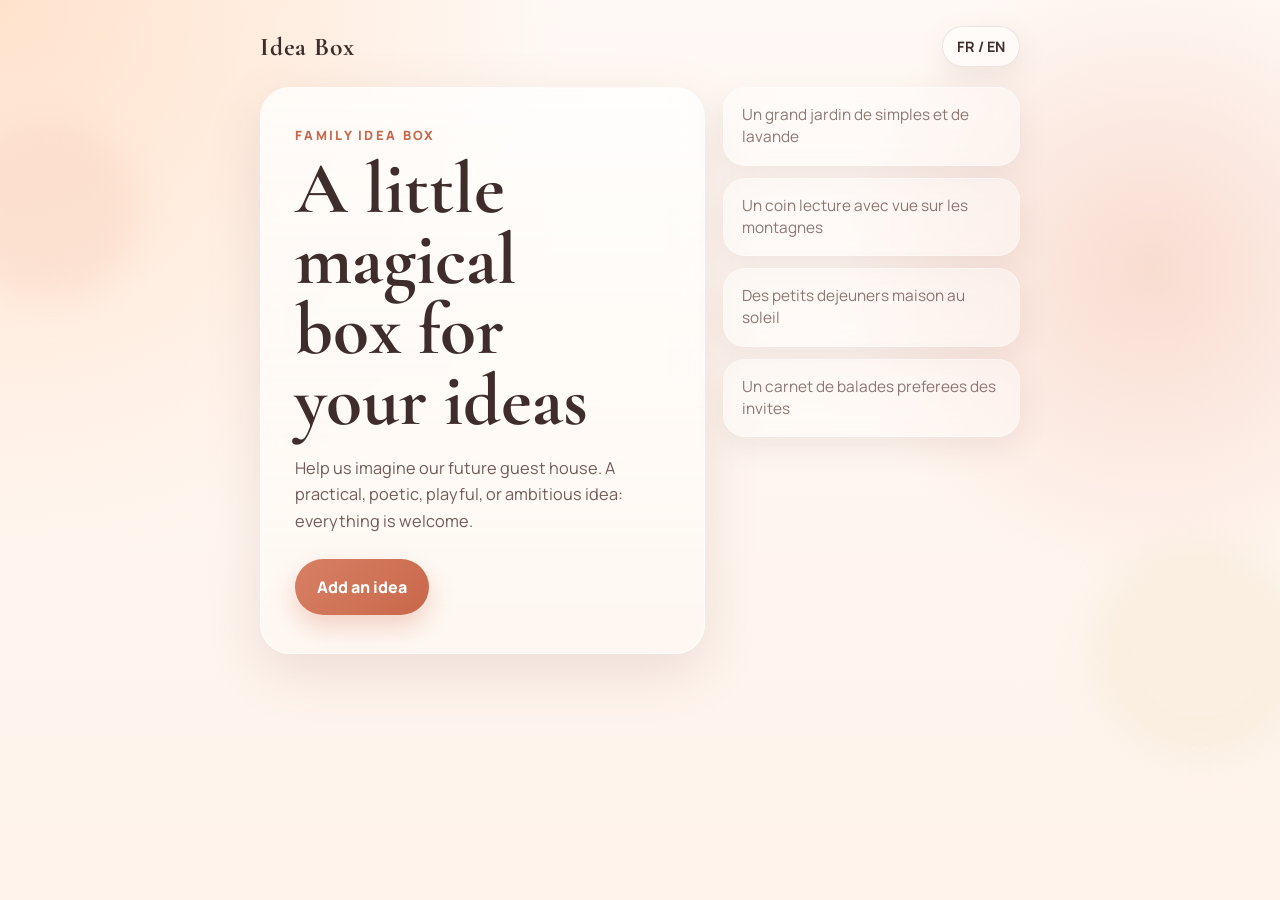
==== index.html @ 2debc6c0 "First Push to Script" ====
<!DOCTYPE html>
<html lang="fr">
  <head>
    <meta charset="UTF-8" />
    <meta name="viewport" content="width=device-width, initial-scale=1.0" />
    <title>Idea Box</title>
    <meta
      name="description"
      content="Partagez une idee pour notre future maison d'hotes."
    />
    <link rel="preconnect" href="https://fonts.googleapis.com" />
    <link rel="preconnect" href="https://fonts.gstatic.com" crossorigin />
    <link
      href="https://fonts.googleapis.com/css2?family=Cormorant+Garamond:wght@500;600;700&family=Manrope:wght@400;500;600;700&display=swap"
      rel="stylesheet"
    />
    <link rel="stylesheet" href="style.css" />
  </head>
  <body>
    <div class="page-shell">
      <div class="ambient ambient-one"></div>
      <div class="ambient ambient-two"></div>

      <header class="topbar">
        <span class="brand" data-i18n="brand">Idea Box</span>
        <button
          class="lang-toggle"
          type="button"
          id="languageToggle"
          aria-label="Changer la langue"
        >
          FR / EN
        </button>
      </header>

      <main class="hero">
        <section class="hero-card">
          <p class="eyebrow" data-i18n="eyebrow">Boite a idees familiale</p>
          <h1 data-i18n="title">Une petite boite magique pour vos envies</h1>
          <p class="hero-copy" data-i18n="description">
            Aidez-nous a imaginer notre future maison d'hotes. Une idee simple,
            folle, poetique ou pratique: tout est bienvenu.
          </p>

          <button class="primary-button" id="openFormButton" type="button" data-i18n="cta">
            Ajouter une idee
          </button>
        </section>

        <section class="floating-ideas" aria-hidden="true">
          <article class="ghost-card">Un grand jardin de simples et de lavande</article>
          <article class="ghost-card">Un coin lecture avec vue sur les montagnes</article>
          <article class="ghost-card">Des petits dejeuners maison au soleil</article>
          <article class="ghost-card">Un carnet de balades preferees des invites</article>
        </section>

        <section class="confirmation-panel" id="confirmationPanel" hidden>
          <p class="confirmation-kicker" data-i18n="successLabel">Derniere idee ajoutee</p>
          <article class="idea-card" id="ideaCard">
            <div class="idea-card-top">
              <span class="idea-card-author" id="ideaAuthor">Anonymous</span>
              <span class="idea-card-date" id="ideaDate"></span>
            </div>
            <p class="idea-card-body" id="ideaText"></p>
            <p class="idea-card-note" id="ideaStatus"></p>
          </article>
          <button class="secondary-button" type="button" id="submitAnotherButton" data-i18n="submitAnother">
            Ajouter une autre idee
          </button>
        </section>
      </main>
    </div>

    <div class="modal-backdrop" id="modalBackdrop" hidden></div>

    <section
      class="modal"
      id="ideaModal"
      role="dialog"
      aria-modal="true"
      aria-labelledby="formTitle"
      hidden
    >
      <div class="modal-handle" aria-hidden="true"></div>
      <div class="modal-header">
        <div>
          <p class="modal-kicker" data-i18n="formKicker">Partagez votre idee</p>
          <h2 id="formTitle" data-i18n="formTitle">Qu'aimeriez-vous voir dans ce lieu ?</h2>
        </div>
        <button class="close-button" id="closeFormButton" type="button" aria-label="Close">
          <span aria-hidden="true">×</span>
        </button>
      </div>

      <form class="idea-form" id="ideaForm" novalidate>
        <label class="field">
          <span class="field-label" data-i18n="nameLabel">Votre nom (facultatif)</span>
          <input
            id="nameInput"
            name="name"
            type="text"
            maxlength="60"
            autocomplete="name"
            data-i18n-placeholder="namePlaceholder"
            placeholder="Ex. Camille"
          />
        </label>

        <label class="field">
          <span class="field-label" data-i18n="ideaLabel">Votre idee</span>
          <textarea
            id="ideaInput"
            name="idea"
            rows="5"
            maxlength="300"
            required
            data-i18n-placeholder="ideaPlaceholder"
            placeholder="Ex. Une terrasse conviviale avec des plaids pour les soirs frais..."
          ></textarea>
        </label>

        <div class="field-row">
          <p class="helper-text" data-i18n="helperText">
            Quelques mots suffisent. Votre idee peut etre simple ou ambitieuse.
          </p>
          <span class="counter" id="ideaCounter">0 / 300</span>
        </div>

        <p class="form-message" id="formMessage" role="status" aria-live="polite"></p>

        <div class="form-actions">
          <button class="secondary-button" id="cancelButton" type="button" data-i18n="cancel">
            Annuler
          </button>
          <button class="primary-button" id="submitButton" type="submit" data-i18n="submit">
            Envoyer l'idee
          </button>
        </div>
      </form>
    </section>

    <script src="script.js"></script>
  </body>
</html>
---- style.css ----
:root {
  --bg: #fff8f2;
  --bg-accent: #fde8dc;
  --surface: rgba(255, 255, 255, 0.72);
  --surface-strong: rgba(255, 250, 245, 0.92);
  --surface-soft: rgba(255, 255, 255, 0.54);
  --text: #3f2d2b;
  --muted: #725c57;
  --line: rgba(123, 86, 77, 0.14);
  --shadow: 0 18px 55px rgba(121, 78, 64, 0.14);
  --shadow-soft: 0 10px 30px rgba(121, 78, 64, 0.1);
  --primary: #d88064;
  --primary-strong: #c8674a;
  --secondary: #f6ece3;
  --success: #4d7f62;
  --warning: #b26e28;
  --radius-xl: 30px;
  --radius-lg: 22px;
  --radius-md: 16px;
  --radius-sm: 12px;
  --max-width: 760px;
}

* {
  box-sizing: border-box;
}

html {
  scroll-behavior: smooth;
}

body {
  margin: 0;
  min-height: 100vh;
  font-family: "Manrope", sans-serif;
  background:
    radial-gradient(circle at top left, rgba(255, 224, 200, 0.9), transparent 36%),
    radial-gradient(circle at right 10% top 30%, rgba(245, 206, 191, 0.65), transparent 24%),
    linear-gradient(180deg, #fff9f5 0%, #fff3eb 100%);
  color: var(--text);
}

button,
input,
textarea {
  font: inherit;
}

button {
  border: 0;
  cursor: pointer;
}

body.modal-open {
  overflow: hidden;
}

.page-shell {
  position: relative;
  min-height: 100vh;
  overflow: hidden;
  padding: 18px 18px 40px;
}

.ambient {
  position: absolute;
  border-radius: 999px;
  filter: blur(18px);
  opacity: 0.5;
  pointer-events: none;
  animation: drift 16s ease-in-out infinite alternate;
}

.ambient-one {
  top: 120px;
  left: -40px;
  width: 180px;
  height: 180px;
  background: rgba(245, 201, 180, 0.6);
}

.ambient-two {
  right: -30px;
  bottom: 140px;
  width: 220px;
  height: 220px;
  background: rgba(232, 219, 177, 0.44);
  animation-duration: 19s;
}

.topbar,
.hero,
.modal {
  position: relative;
  z-index: 1;
}

.topbar {
  width: min(100%, var(--max-width));
  margin: 0 auto 20px;
  display: flex;
  align-items: center;
  justify-content: space-between;
}

.brand {
  font-family: "Cormorant Garamond", serif;
  font-size: 1.6rem;
  font-weight: 700;
  letter-spacing: 0.03em;
}

.lang-toggle {
  padding: 10px 14px;
  border-radius: 999px;
  color: var(--text);
  background: rgba(255, 255, 255, 0.52);
  border: 1px solid var(--line);
  box-shadow: var(--shadow-soft);
  font-size: 0.9rem;
  font-weight: 700;
}

.hero {
  width: min(100%, var(--max-width));
  margin: 0 auto;
  display: grid;
  gap: 18px;
}

.hero-card,
.ghost-card,
.confirmation-panel,
.modal {
  backdrop-filter: blur(14px);
  -webkit-backdrop-filter: blur(14px);
}

.hero-card {
  padding: 28px 22px;
  border-radius: var(--radius-xl);
  background: linear-gradient(180deg, var(--surface) 0%, rgba(255, 248, 242, 0.88) 100%);
  border: 1px solid rgba(255, 255, 255, 0.55);
  box-shadow: var(--shadow);
}

.eyebrow,
.modal-kicker,
.confirmation-kicker {
  margin: 0 0 10px;
  color: var(--primary-strong);
  font-size: 0.8rem;
  text-transform: uppercase;
  letter-spacing: 0.18em;
  font-weight: 800;
}

h1,
h2 {
  margin: 0;
  font-family: "Cormorant Garamond", serif;
  line-height: 0.96;
}

h1 {
  font-size: clamp(2.8rem, 11vw, 4.6rem);
  max-width: 9ch;
}

h2 {
  font-size: clamp(2rem, 8vw, 2.8rem);
}

.hero-copy {
  margin: 18px 0 24px;
  color: var(--muted);
  font-size: 1.02rem;
  line-height: 1.65;
  max-width: 34ch;
}

.primary-button,
.secondary-button {
  min-height: 56px;
  border-radius: 999px;
  padding: 0 22px;
  font-size: 1rem;
  font-weight: 800;
  transition: transform 180ms ease, box-shadow 180ms ease, opacity 180ms ease;
}

.primary-button {
  color: #fff;
  background: linear-gradient(135deg, var(--primary) 0%, var(--primary-strong) 100%);
  box-shadow: 0 12px 26px rgba(216, 128, 100, 0.32);
}

.secondary-button {
  color: var(--text);
  background: var(--secondary);
  border: 1px solid rgba(132, 95, 84, 0.12);
}

.primary-button:active,
.secondary-button:active,
.lang-toggle:active,
.close-button:active {
  transform: scale(0.98);
}

.primary-button:disabled {
  opacity: 0.7;
  cursor: wait;
}

.floating-ideas {
  display: grid;
  gap: 12px;
}

.ghost-card {
  padding: 16px 18px;
  border-radius: var(--radius-lg);
  background: rgba(255, 255, 255, 0.36);
  border: 1px solid rgba(255, 255, 255, 0.35);
  color: rgba(85, 58, 52, 0.68);
  font-size: 0.96rem;
  line-height: 1.45;
  box-shadow: var(--shadow-soft);
  animation: floatCard 12s ease-in-out infinite;
}

.ghost-card:nth-child(2) {
  animation-delay: -2s;
}

.ghost-card:nth-child(3) {
  animation-delay: -5s;
}

.ghost-card:nth-child(4) {
  animation-delay: -8s;
}

.confirmation-panel {
  padding: 20px;
  border-radius: var(--radius-xl);
  background: linear-gradient(180deg, var(--surface-strong) 0%, rgba(255, 250, 246, 0.82) 100%);
  border: 1px solid rgba(255, 255, 255, 0.62);
  box-shadow: var(--shadow);
}

.confirmation-panel[hidden] {
  display: none;
}

.idea-card {
  padding: 18px;
  border-radius: var(--radius-lg);
  background: rgba(255, 255, 255, 0.84);
  border: 1px solid rgba(231, 214, 205, 0.9);
  box-shadow: var(--shadow-soft);
  transform-origin: center bottom;
}

.idea-card.is-visible {
  animation: cardPop 420ms cubic-bezier(0.2, 0.8, 0.2, 1);
}

.idea-card-top {
  display: flex;
  gap: 14px;
  justify-content: space-between;
  align-items: baseline;
  margin-bottom: 10px;
}

.idea-card-author,
.idea-card-date {
  font-size: 0.92rem;
}

.idea-card-author {
  font-weight: 800;
}

.idea-card-date,
.idea-card-note {
  color: var(--muted);
}

.idea-card-body {
  margin: 0;
  font-size: 1rem;
  line-height: 1.65;
  white-space: pre-wrap;
}

.idea-card-note {
  margin: 14px 0 0;
  font-size: 0.9rem;
}

.modal-backdrop {
  position: fixed;
  inset: 0;
  background: rgba(76, 47, 40, 0.24);
  opacity: 0;
  transition: opacity 220ms ease;
}

.modal-backdrop.is-visible {
  opacity: 1;
}

.modal {
  position: fixed;
  left: 0;
  right: 0;
  bottom: 0;
  width: min(100%, 760px);
  margin: 0 auto;
  padding: 14px 18px 22px;
  background: linear-gradient(180deg, rgba(255, 252, 249, 0.95) 0%, rgba(255, 244, 237, 0.98) 100%);
  border-radius: 28px 28px 0 0;
  box-shadow: 0 -10px 40px rgba(89, 57, 49, 0.18);
  transform: translateY(102%);
  transition: transform 260ms ease;
}

.modal.is-open {
  transform: translateY(0);
}

.modal[hidden],
.modal-backdrop[hidden] {
  display: block;
  visibility: hidden;
}

.modal-handle {
  width: 54px;
  height: 5px;
  border-radius: 999px;
  background: rgba(111, 80, 72, 0.18);
  margin: 4px auto 18px;
}

.modal-header {
  display: flex;
  gap: 16px;
  align-items: start;
  justify-content: space-between;
  margin-bottom: 20px;
}

.close-button {
  display: grid;
  place-items: center;
  width: 42px;
  height: 42px;
  border-radius: 999px;
  background: rgba(255, 255, 255, 0.78);
  color: var(--text);
  border: 1px solid var(--line);
  box-shadow: var(--shadow-soft);
  font-size: 1.6rem;
  line-height: 1;
}

.idea-form {
  display: grid;
  gap: 16px;
}

.field {
  display: grid;
  gap: 8px;
}

.field-label {
  font-size: 0.95rem;
  font-weight: 700;
}

input,
textarea {
  width: 100%;
  border: 1px solid rgba(122, 88, 79, 0.16);
  border-radius: var(--radius-md);
  background: rgba(255, 255, 255, 0.72);
  color: var(--text);
  padding: 16px 17px;
  box-shadow: inset 0 1px 0 rgba(255, 255, 255, 0.5);
}

input {
  min-height: 56px;
}

textarea {
  min-height: 150px;
  resize: none;
}

input:focus,
textarea:focus {
  outline: 2px solid rgba(216, 128, 100, 0.24);
  border-color: rgba(216, 128, 100, 0.58);
}

.field-row,
.form-actions {
  display: flex;
  gap: 12px;
  align-items: center;
  justify-content: space-between;
}

.helper-text,
.counter,
.form-message {
  margin: 0;
  font-size: 0.88rem;
  line-height: 1.45;
  color: var(--muted);
}

.counter {
  flex-shrink: 0;
  font-weight: 700;
}

.form-message[data-state="error"] {
  color: #a44531;
}

.form-message[data-state="success"] {
  color: var(--success);
}

.form-message[data-state="warning"] {
  color: var(--warning);
}

.form-actions {
  padding-top: 6px;
}

.form-actions .secondary-button,
.form-actions .primary-button,
.confirmation-panel .secondary-button {
  flex: 1;
}

@media (min-width: 720px) {
  .page-shell {
    padding: 26px 26px 48px;
  }

  .hero {
    grid-template-columns: 1.2fr 0.8fr;
    align-items: start;
  }

  .hero-card {
    padding: 38px 34px;
    min-height: 100%;
  }

  .confirmation-panel {
    grid-column: 1 / -1;
  }

  .modal {
    bottom: 22px;
    border-radius: 30px;
    max-width: 620px;
  }
}

@keyframes floatCard {
  0% {
    transform: translateY(0px);
  }
  50% {
    transform: translateY(-7px);
  }
  100% {
    transform: translateY(0px);
  }
}

@keyframes drift {
  0% {
    transform: translate3d(0, 0, 0);
  }
  100% {
    transform: translate3d(16px, -18px, 0);
  }
}

@keyframes cardPop {
  0% {
    opacity: 0;
    transform: scale(0.96) translateY(10px);
  }
  100% {
    opacity: 1;
    transform: scale(1) translateY(0);
  }
}

@media (prefers-reduced-motion: reduce) {
  *,
  *::before,
  *::after {
    animation-duration: 0.01ms !important;
    animation-iteration-count: 1 !important;
    transition-duration: 0.01ms !important;
    scroll-behavior: auto !important;
  }
}
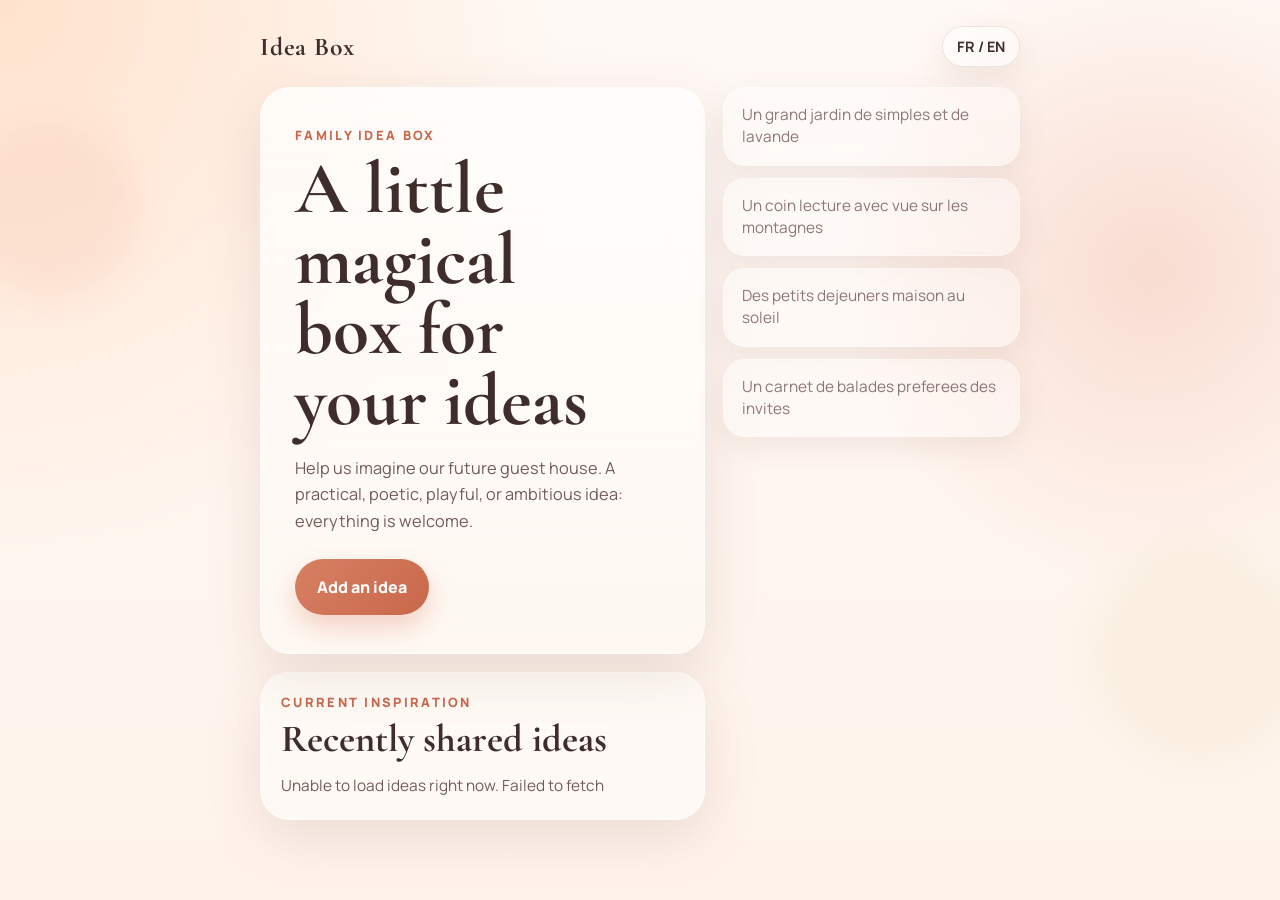
==== commit 66fb4479: "Add dynamic old suggestions" ====
--- a/index.html
+++ b/index.html
@@ -67,6 +67,19 @@
           <button class="secondary-button" type="button" id="submitAnotherButton" data-i18n="submitAnother">
             Ajouter une autre idee
           </button>
+        </section>
+
+        <section class="ideas-feed" id="ideasFeedSection">
+          <div class="ideas-feed-header">
+            <div>
+              <p class="confirmation-kicker" data-i18n="ideasFeedLabel">Inspiration du moment</p>
+              <h2 class="ideas-feed-title" data-i18n="ideasFeedTitle">Les dernieres idees partagees</h2>
+            </div>
+          </div>
+          <p class="ideas-feed-empty" id="ideasFeedEmpty" data-i18n="ideasFeedLoading">
+            Chargement des idees...
+          </p>
+          <div class="ideas-feed-list" id="ideasFeedList"></div>
         </section>
       </main>
     </div>
--- a/style.css
+++ b/style.css
@@ -254,6 +254,46 @@
   display: none;
 }
 
+.ideas-feed {
+  padding: 20px;
+  border-radius: var(--radius-xl);
+  background: linear-gradient(180deg, var(--surface-strong) 0%, rgba(255, 250, 246, 0.82) 100%);
+  border: 1px solid rgba(255, 255, 255, 0.62);
+  box-shadow: var(--shadow);
+}
+
+.ideas-feed-header {
+  margin-bottom: 16px;
+}
+
+.ideas-feed-title {
+  font-size: clamp(1.8rem, 7vw, 2.4rem);
+}
+
+.ideas-feed-empty {
+  margin: 0;
+  color: var(--muted);
+  font-size: 0.96rem;
+  line-height: 1.6;
+}
+
+.ideas-feed-list {
+  display: grid;
+  gap: 14px;
+}
+
+.feed-card {
+  padding: 18px;
+  border-radius: var(--radius-lg);
+  background: rgba(255, 255, 255, 0.8);
+  border: 1px solid rgba(231, 214, 205, 0.9);
+  box-shadow: var(--shadow-soft);
+}
+
+.feed-card.is-visible {
+  animation: cardPop 420ms cubic-bezier(0.2, 0.8, 0.2, 1);
+}
+
 .idea-card {
   padding: 18px;
   border-radius: var(--radius-lg);
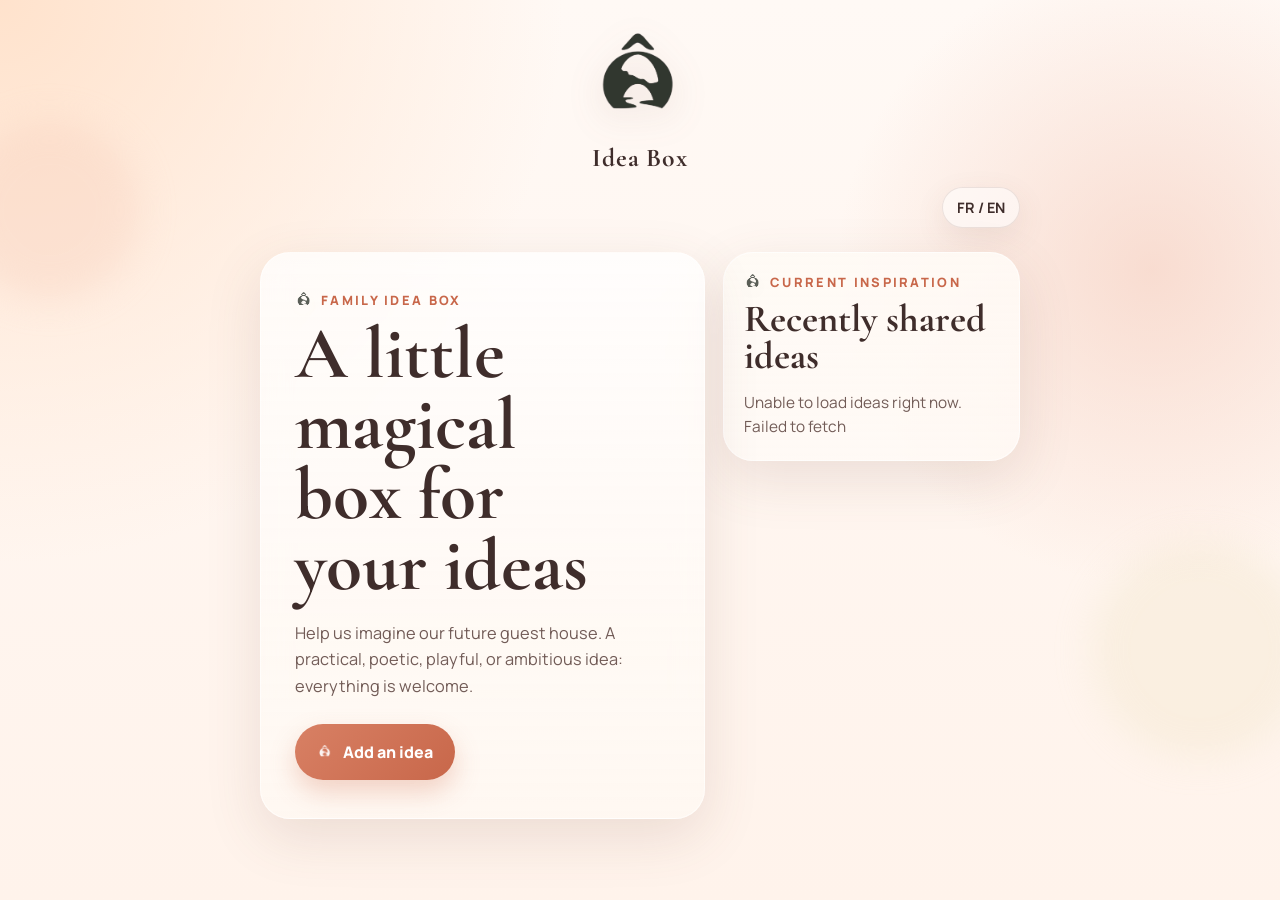
==== commit cebf0fb5: "few fixes and added logo" ====
--- a/index.html
+++ b/index.html
@@ -22,7 +22,14 @@
       <div class="ambient ambient-two"></div>
 
       <header class="topbar">
-        <span class="brand" data-i18n="brand">Idea Box</span>
+        <div class="brand-lockup">
+          <img
+            class="site-logo"
+            src="images/logo.png"
+            alt="Idea Box logo"
+          />
+          <span class="brand" data-i18n="brand">Idea Box</span>
+        </div>
         <button
           class="lang-toggle"
           type="button"
@@ -35,27 +42,28 @@
 
       <main class="hero">
         <section class="hero-card">
-          <p class="eyebrow" data-i18n="eyebrow">Boite a idees familiale</p>
+          <p class="eyebrow">
+            <img class="inline-logo" src="images/logo.png" alt="" aria-hidden="true" />
+            <span data-i18n="eyebrow">Boite a idees familiale</span>
+          </p>
           <h1 data-i18n="title">Une petite boite magique pour vos envies</h1>
           <p class="hero-copy" data-i18n="description">
             Aidez-nous a imaginer notre future maison d'hotes. Une idee simple,
             folle, poetique ou pratique: tout est bienvenu.
           </p>
 
-          <button class="primary-button" id="openFormButton" type="button" data-i18n="cta">
-            Ajouter une idee
+          <button class="primary-button" id="openFormButton" type="button">
+            <img class="button-logo" src="images/logo.png" alt="" aria-hidden="true" />
+            <span data-i18n="cta">Ajouter une idee</span>
           </button>
         </section>
 
-        <section class="floating-ideas" aria-hidden="true">
-          <article class="ghost-card">Un grand jardin de simples et de lavande</article>
-          <article class="ghost-card">Un coin lecture avec vue sur les montagnes</article>
-          <article class="ghost-card">Des petits dejeuners maison au soleil</article>
-          <article class="ghost-card">Un carnet de balades preferees des invites</article>
-        </section>
 
         <section class="confirmation-panel" id="confirmationPanel" hidden>
-          <p class="confirmation-kicker" data-i18n="successLabel">Derniere idee ajoutee</p>
+          <p class="confirmation-kicker">
+            <img class="inline-logo" src="images/logo.png" alt="" aria-hidden="true" />
+            <span data-i18n="successLabel">Derniere idee ajoutee</span>
+          </p>
           <article class="idea-card" id="ideaCard">
             <div class="idea-card-top">
               <span class="idea-card-author" id="ideaAuthor">Anonymous</span>
@@ -72,7 +80,10 @@
         <section class="ideas-feed" id="ideasFeedSection">
           <div class="ideas-feed-header">
             <div>
-              <p class="confirmation-kicker" data-i18n="ideasFeedLabel">Inspiration du moment</p>
+              <p class="confirmation-kicker">
+                <img class="inline-logo" src="images/logo.png" alt="" aria-hidden="true" />
+                <span data-i18n="ideasFeedLabel">Inspiration du moment</span>
+              </p>
               <h2 class="ideas-feed-title" data-i18n="ideasFeedTitle">Les dernieres idees partagees</h2>
             </div>
           </div>
@@ -97,7 +108,10 @@
       <div class="modal-handle" aria-hidden="true"></div>
       <div class="modal-header">
         <div>
-          <p class="modal-kicker" data-i18n="formKicker">Partagez votre idee</p>
+          <p class="modal-kicker">
+            <img class="inline-logo" src="images/logo.png" alt="" aria-hidden="true" />
+            <span data-i18n="formKicker">Partagez votre idee</span>
+          </p>
           <h2 id="formTitle" data-i18n="formTitle">Qu'aimeriez-vous voir dans ce lieu ?</h2>
         </div>
         <button class="close-button" id="closeFormButton" type="button" aria-label="Close">
@@ -145,8 +159,9 @@
           <button class="secondary-button" id="cancelButton" type="button" data-i18n="cancel">
             Annuler
           </button>
-          <button class="primary-button" id="submitButton" type="submit" data-i18n="submit">
-            Envoyer l'idee
+          <button class="primary-button" id="submitButton" type="submit">
+            <img class="button-logo" src="images/logo.png" alt="" aria-hidden="true" />
+            <span data-i18n="submit">Envoyer l'idee</span>
           </button>
         </div>
       </form>
--- a/style.css
+++ b/style.css
@@ -98,9 +98,23 @@
 .topbar {
   width: min(100%, var(--max-width));
   margin: 0 auto 20px;
-  display: flex;
-  align-items: center;
-  justify-content: space-between;
+  display: grid;
+  justify-items: center;
+  gap: 14px;
+}
+
+.brand-lockup {
+  display: grid;
+  justify-items: center;
+  gap: 8px;
+}
+
+.site-logo {
+  display: block;
+  width: min(108px, 28vw);
+  aspect-ratio: 1;
+  object-fit: contain;
+  filter: drop-shadow(0 10px 18px rgba(121, 78, 64, 0.12));
 }
 
 .brand {
@@ -108,6 +122,7 @@
   font-size: 1.6rem;
   font-weight: 700;
   letter-spacing: 0.03em;
+  text-align: center;
 }
 
 .lang-toggle {
@@ -119,6 +134,7 @@
   box-shadow: var(--shadow-soft);
   font-size: 0.9rem;
   font-weight: 700;
+  justify-self: end;
 }
 
 .hero {
@@ -155,6 +171,23 @@
   font-weight: 800;
 }
 
+.eyebrow,
+.modal-kicker,
+.confirmation-kicker,
+.primary-button {
+  display: inline-flex;
+  align-items: center;
+}
+
+.inline-logo {
+  width: 18px;
+  height: 18px;
+  object-fit: contain;
+  margin-right: 8px;
+  opacity: 0.8;
+  filter: drop-shadow(0 5px 10px rgba(121, 78, 64, 0.1));
+}
+
 h1,
 h2 {
   margin: 0;
@@ -193,6 +226,16 @@
   color: #fff;
   background: linear-gradient(135deg, var(--primary) 0%, var(--primary-strong) 100%);
   box-shadow: 0 12px 26px rgba(216, 128, 100, 0.32);
+  justify-content: center;
+  gap: 10px;
+}
+
+.button-logo {
+  width: 16px;
+  height: 16px;
+  object-fit: contain;
+  opacity: 0.92;
+  filter: brightness(0) invert(1);
 }
 
 .secondary-button {
@@ -498,6 +541,10 @@
     padding: 26px 26px 48px;
   }
 
+  .topbar {
+    margin-bottom: 24px;
+  }
+
   .hero {
     grid-template-columns: 1.2fr 0.8fr;
     align-items: start;
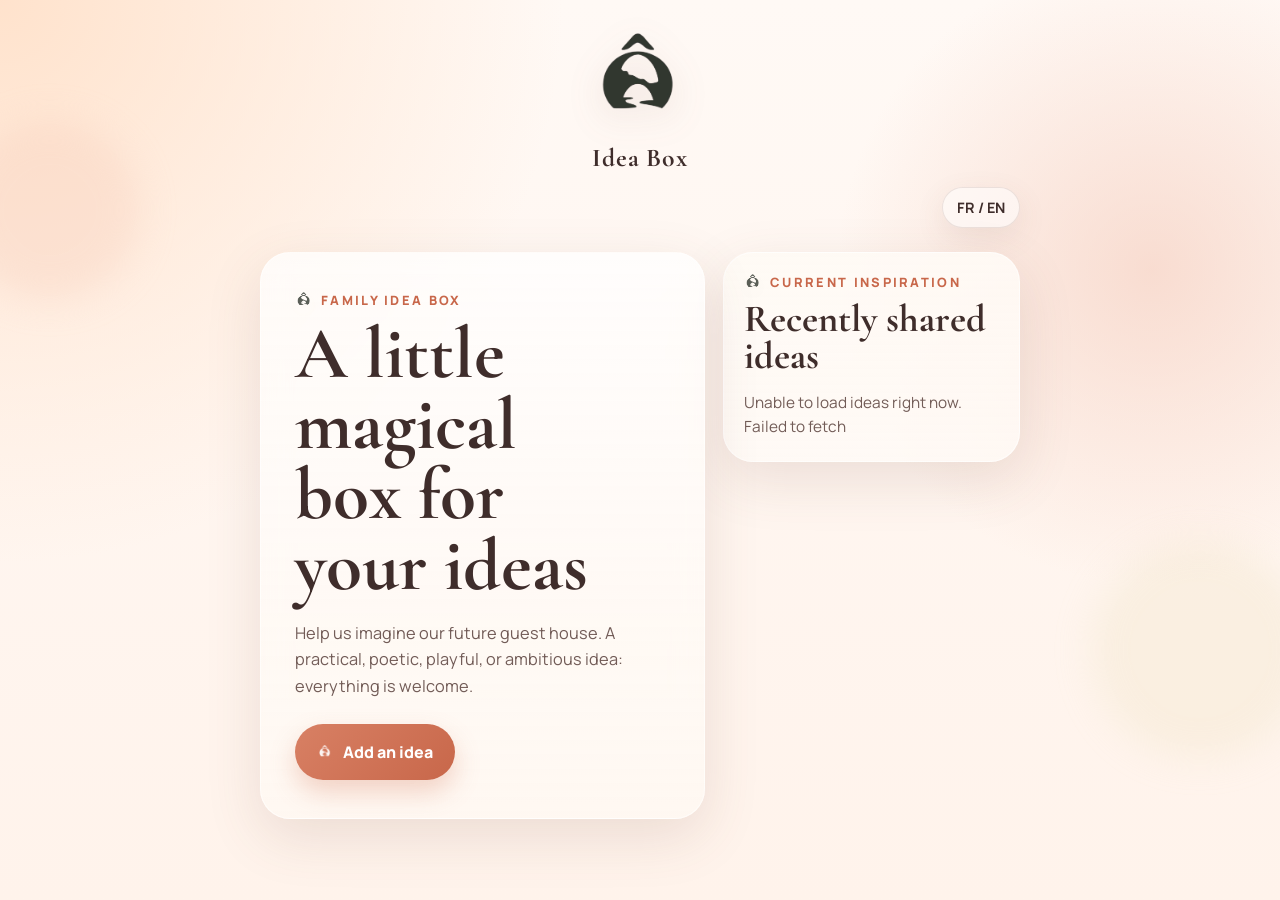
==== commit 7ab60a28: "Upvote / Downvotes and all suggestions" ====
--- a/index.html
+++ b/index.html
@@ -91,6 +91,8 @@
             Chargement des idees...
           </p>
           <div class="ideas-feed-list" id="ideasFeedList"></div>
+          <p class="ideas-feed-status" id="ideasFeedStatus" hidden></p>
+          <div class="feed-sentinel" id="feedSentinel" aria-hidden="true"></div>
         </section>
       </main>
     </div>
@@ -129,7 +131,7 @@
             maxlength="60"
             autocomplete="name"
             data-i18n-placeholder="namePlaceholder"
-            placeholder="Ex. Camille"
+            placeholder="Ex. Ethan"
           />
         </label>
 
--- a/style.css
+++ b/style.css
@@ -325,6 +325,14 @@
   gap: 14px;
 }
 
+.ideas-feed-status {
+  margin: 16px 0 0;
+  color: var(--muted);
+  font-size: 0.92rem;
+  line-height: 1.5;
+  text-align: center;
+}
+
 .feed-card {
   padding: 18px;
   border-radius: var(--radius-lg);
@@ -335,6 +343,54 @@
 
 .feed-card.is-visible {
   animation: cardPop 420ms cubic-bezier(0.2, 0.8, 0.2, 1);
+}
+
+.vote-row {
+  display: flex;
+  gap: 10px;
+  align-items: center;
+  margin-top: 14px;
+}
+
+.vote-button {
+  display: inline-flex;
+  align-items: center;
+  justify-content: center;
+  gap: 7px;
+  min-height: 42px;
+  padding: 0 14px;
+  border-radius: 999px;
+  background: rgba(246, 236, 227, 0.9);
+  border: 1px solid rgba(132, 95, 84, 0.12);
+  color: var(--text);
+  font-size: 0.92rem;
+  font-weight: 700;
+  box-shadow: var(--shadow-soft);
+}
+
+.vote-button.is-selected {
+  background: linear-gradient(135deg, rgba(216, 128, 100, 0.2) 0%, rgba(200, 103, 74, 0.26) 100%);
+  border-color: rgba(200, 103, 74, 0.34);
+  color: var(--primary-strong);
+}
+
+.vote-button:disabled {
+  opacity: 0.65;
+  cursor: wait;
+}
+
+.vote-icon {
+  font-size: 1rem;
+  line-height: 1;
+}
+
+.vote-count {
+  min-width: 1ch;
+}
+
+.feed-sentinel {
+  width: 100%;
+  height: 1px;
 }
 
 .idea-card {
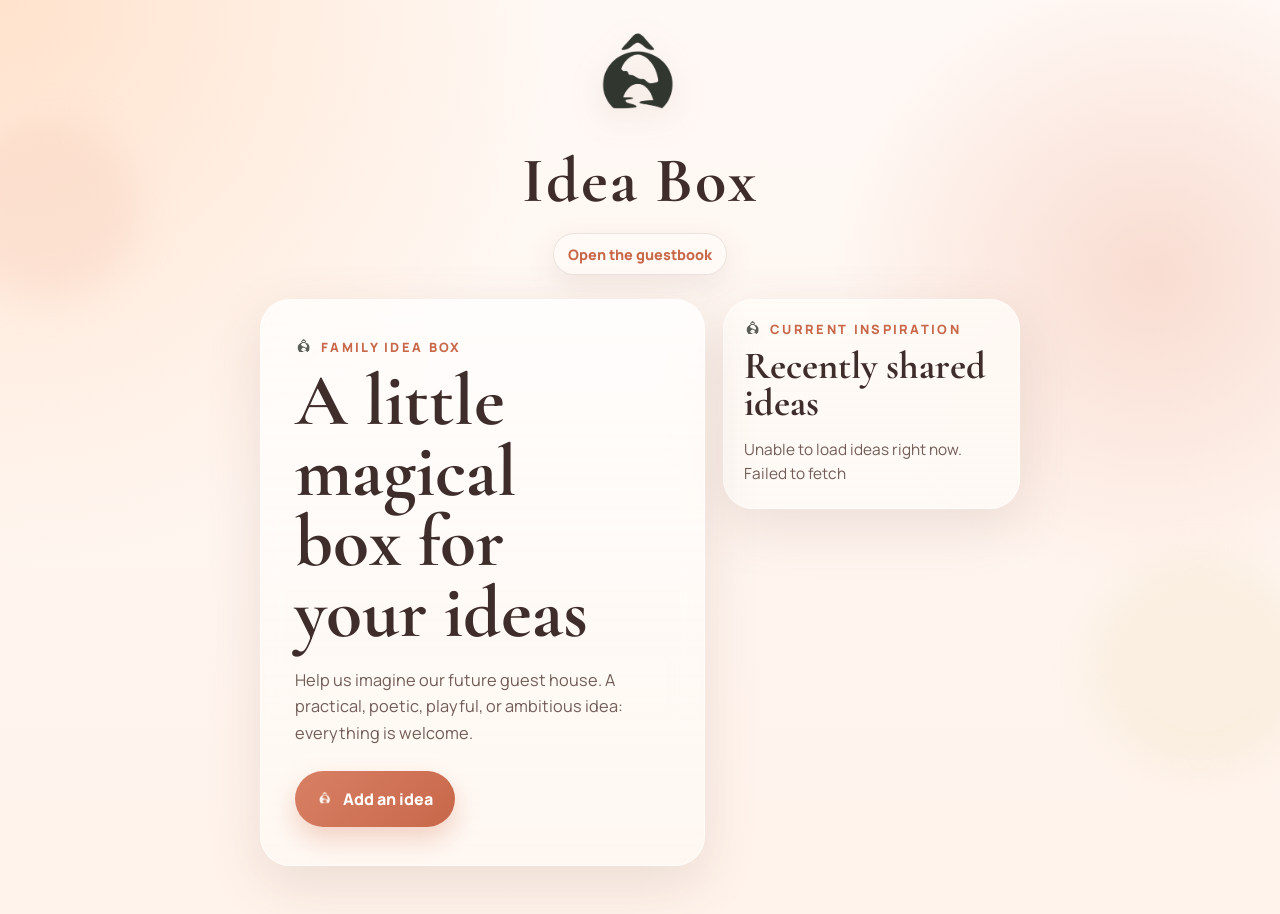
==== commit 8cce053d: "Livre d'or / Plenty Other Small Fixes" ====
--- a/index.html
+++ b/index.html
@@ -30,14 +30,19 @@
           />
           <span class="brand" data-i18n="brand">Idea Box</span>
         </div>
-        <button
-          class="lang-toggle"
-          type="button"
-          id="languageToggle"
-          aria-label="Changer la langue"
-        >
-          FR / EN
-        </button>
+        <nav class="topbar-actions" aria-label="Navigation secondaire">
+          <a class="nav-link" href="livredor/index.html" data-i18n="guestbookLink">
+            Ouvrir le livre d'or
+          </a>
+          <!-- <button
+            class="lang-toggle"
+            type="button"
+            id="languageToggle"
+            aria-label="Changer la langue"
+          >
+            FR / EN
+          </button> -->
+        </nav>
       </header>
 
       <main class="hero">
--- a/style.css
+++ b/style.css
@@ -119,8 +119,8 @@
 
 .brand {
   font-family: "Cormorant Garamond", serif;
-  font-size: 1.6rem;
-  font-weight: 700;
+  font-size: 4rem;
+  font-weight: 900;
   letter-spacing: 0.03em;
   text-align: center;
 }
@@ -137,6 +137,29 @@
   justify-self: end;
 }
 
+.topbar-actions {
+  display: flex;
+  flex-wrap: wrap;
+  gap: 10px;
+  justify-content: center;
+  align-items: center;
+}
+
+.nav-link {
+  min-height: 42px;
+  display: inline-flex;
+  align-items: center;
+  padding: 0 14px;
+  border-radius: 999px;
+  color: var(--primary-strong);
+  background: rgba(255, 255, 255, 0.34);
+  border: 1px solid var(--line);
+  box-shadow: var(--shadow-soft);
+  font-size: 0.9rem;
+  font-weight: 800;
+  text-decoration: none;
+}
+
 .hero {
   width: min(100%, var(--max-width));
   margin: 0 auto;
@@ -247,6 +270,7 @@
 .primary-button:active,
 .secondary-button:active,
 .lang-toggle:active,
+.nav-link:active,
 .close-button:active {
   transform: scale(0.98);
 }
@@ -293,6 +317,10 @@
   box-shadow: var(--shadow);
 }
 
+.confirmation-panel.is-celebrating {
+  animation: panelBloom 620ms cubic-bezier(0.2, 0.8, 0.2, 1);
+}
+
 .confirmation-panel[hidden] {
   display: none;
 }
@@ -343,6 +371,74 @@
 
 .feed-card.is-visible {
   animation: cardPop 420ms cubic-bezier(0.2, 0.8, 0.2, 1);
+}
+
+.feed-card.is-vote-glow {
+  animation: voteCardGlow 520ms ease;
+}
+
+.livredor-layout {
+  grid-template-columns: 1fr;
+}
+
+.livredor-form-panel {
+  padding: 20px;
+  border-radius: var(--radius-xl);
+  background: linear-gradient(180deg, var(--surface-strong) 0%, rgba(255, 250, 246, 0.82) 100%);
+  border: 1px solid rgba(255, 255, 255, 0.62);
+  box-shadow: var(--shadow);
+}
+
+.livredor-form {
+  display: grid;
+  gap: 16px;
+}
+
+.photo-input {
+  padding: 13px;
+}
+
+.photo-input::file-selector-button {
+  min-height: 38px;
+  margin-right: 12px;
+  padding: 0 14px;
+  border: 0;
+  border-radius: 999px;
+  color: #fff;
+  background: var(--primary);
+  font: inherit;
+  font-weight: 800;
+  cursor: pointer;
+}
+
+.photo-preview-grid,
+.livredor-photo-grid {
+  display: grid;
+  grid-template-columns: repeat(auto-fit, minmax(118px, 1fr));
+  gap: 10px;
+}
+
+.photo-preview-grid[hidden] {
+  display: none;
+}
+
+.photo-preview,
+.livredor-photo {
+  display: block;
+  width: 100%;
+  border-radius: var(--radius-md);
+  object-fit: cover;
+  aspect-ratio: 4 / 3;
+  background: rgba(246, 236, 227, 0.9);
+}
+
+.photo-preview {
+  border: 1px solid rgba(231, 214, 205, 0.9);
+  box-shadow: var(--shadow-soft);
+}
+
+.livredor-photo-grid {
+  margin-top: 14px;
 }
 
 .vote-row {
@@ -366,6 +462,7 @@
   font-size: 0.92rem;
   font-weight: 700;
   box-shadow: var(--shadow-soft);
+  transition: transform 180ms ease, box-shadow 180ms ease, background 220ms ease, border-color 220ms ease, color 220ms ease;
 }
 
 .vote-button.is-selected {
@@ -374,6 +471,14 @@
   color: var(--primary-strong);
 }
 
+.vote-button.is-animating {
+  animation: voteButtonPulse 420ms cubic-bezier(0.2, 0.8, 0.2, 1);
+}
+
+.vote-button.is-removing {
+  animation: voteButtonRelease 360ms ease;
+}
+
 .vote-button:disabled {
   opacity: 0.65;
   cursor: wait;
@@ -386,6 +491,10 @@
 
 .vote-count {
   min-width: 1ch;
+}
+
+.vote-count.is-animating {
+  animation: voteCountPop 420ms cubic-bezier(0.2, 0.8, 0.2, 1);
 }
 
 .feed-sentinel {
@@ -404,6 +513,10 @@
 
 .idea-card.is-visible {
   animation: cardPop 420ms cubic-bezier(0.2, 0.8, 0.2, 1);
+}
+
+.idea-card.is-celebrating {
+  animation: submitCardBloom 720ms cubic-bezier(0.18, 0.82, 0.22, 1);
 }
 
 .idea-card-top {
@@ -606,6 +719,10 @@
     align-items: start;
   }
 
+  .hero.livredor-layout {
+    grid-template-columns: 0.9fr 1.1fr;
+  }
+
   .hero-card {
     padding: 38px 34px;
     min-height: 100%;
@@ -651,6 +768,93 @@
   100% {
     opacity: 1;
     transform: scale(1) translateY(0);
+  }
+}
+
+@keyframes voteButtonPulse {
+  0% {
+    transform: scale(1);
+    box-shadow: var(--shadow-soft);
+  }
+  45% {
+    transform: scale(1.05) translateY(-1px);
+    box-shadow: 0 14px 24px rgba(216, 128, 100, 0.18);
+  }
+  100% {
+    transform: scale(1);
+    box-shadow: var(--shadow-soft);
+  }
+}
+
+@keyframes voteButtonRelease {
+  0% {
+    transform: scale(1);
+  }
+  40% {
+    transform: scale(0.96);
+  }
+  100% {
+    transform: scale(1);
+  }
+}
+
+@keyframes voteCountPop {
+  0% {
+    transform: translateY(0) scale(1);
+    opacity: 0.72;
+  }
+  45% {
+    transform: translateY(-3px) scale(1.14);
+    opacity: 1;
+  }
+  100% {
+    transform: translateY(0) scale(1);
+    opacity: 1;
+  }
+}
+
+@keyframes voteCardGlow {
+  0% {
+    box-shadow: var(--shadow-soft);
+  }
+  50% {
+    box-shadow: 0 18px 34px rgba(216, 128, 100, 0.18);
+  }
+  100% {
+    box-shadow: var(--shadow-soft);
+  }
+}
+
+@keyframes submitCardBloom {
+  0% {
+    opacity: 0.75;
+    transform: scale(0.97) translateY(8px);
+    box-shadow: var(--shadow-soft);
+  }
+  40% {
+    opacity: 1;
+    transform: scale(1.02) translateY(-2px);
+    box-shadow: 0 18px 34px rgba(216, 128, 100, 0.16);
+  }
+  100% {
+    opacity: 1;
+    transform: scale(1) translateY(0);
+    box-shadow: var(--shadow-soft);
+  }
+}
+
+@keyframes panelBloom {
+  0% {
+    transform: translateY(6px);
+    box-shadow: var(--shadow);
+  }
+  45% {
+    transform: translateY(-2px);
+    box-shadow: 0 24px 48px rgba(216, 128, 100, 0.12);
+  }
+  100% {
+    transform: translateY(0);
+    box-shadow: var(--shadow);
   }
 }
 
